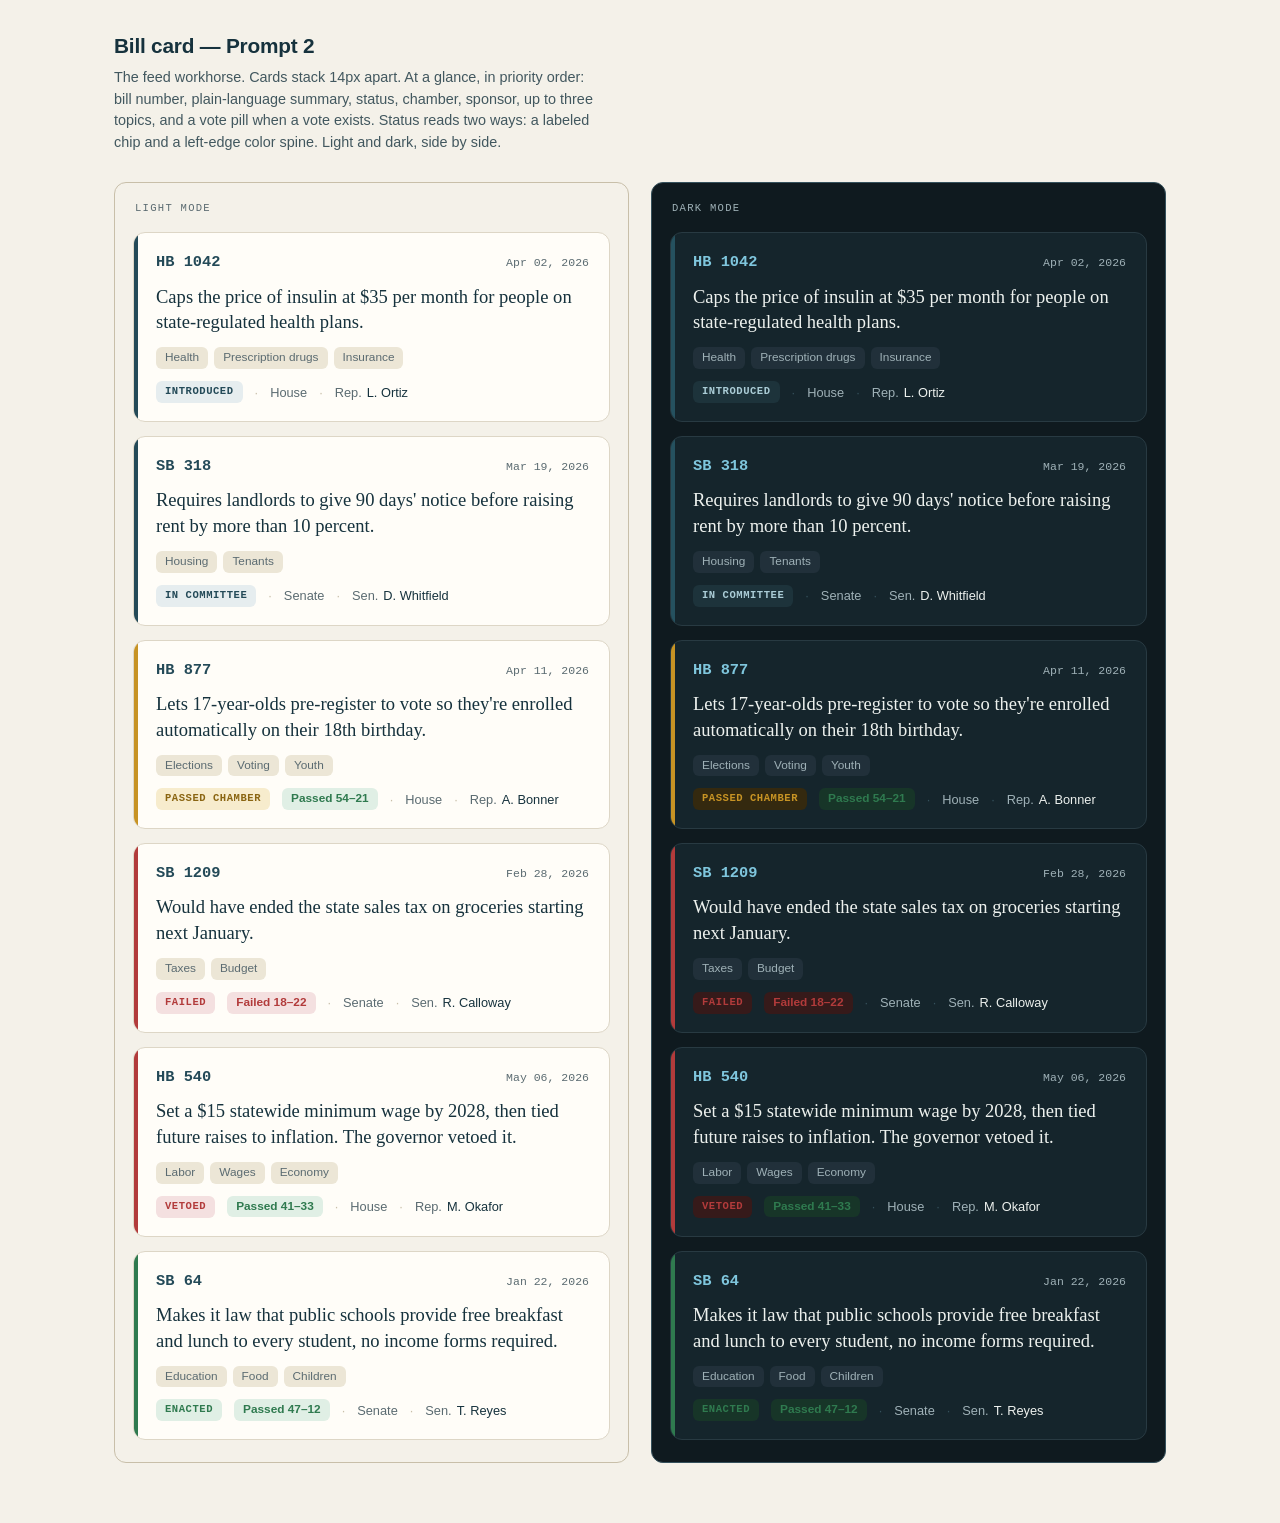
==== design/cards.html @ 118e7b12 "Statehouse Dashboard: initial standalone import Plain-language dashboard of state legislature bills " ====
<!DOCTYPE html>
<html lang="en">
<head>
<meta charset="utf-8">
<meta name="viewport" content="width=device-width, initial-scale=1">
<title>Statehouse Dashboard — Bill card</title>
<style>
/* ============================================================
   Bill card mockup — Statehouse Dashboard
   Tokens copied verbatim from app.css. The card system already
   lives there (.bill / .status / spine); this file mirrors it so
   the design can be previewed against the real values, and shows
   both color schemes side by side in one file via .pane.light /
   .pane.dark that pin the token set regardless of OS preference.
   ============================================================ */

/* ---- Light token set (default / app.css :root) ---- */
:root, .pane.light {
  --bg: #f4f1e9;
  --surface: #fffdf8;
  --ink: #16323d;
  --ink-soft: #5b6b71;
  --line: #ddd6c6;
  --line-strong: #c8bfa9;
  --slate: #16323d;
  --slate-2: #244a58;
  --accent: #b4582a;
  --gold: #c79324;
  --d: #2b6cb0;
  --r: #b23b3b;
  --i: #6b7280;
  --pass: #2f7a4f;
  --fail: #b23b3b;
  /* status chip backgrounds (light) */
  --chip-enacted-bg: #e0efe5;   --chip-enacted-fg: var(--pass);
  --chip-passed-bg: #f7eccd;    --chip-passed-fg: #8a6512;
  --chip-fail-bg: #f4e0e0;      --chip-fail-fg: var(--fail);
  --chip-neutral-bg: #e6edef;   --chip-neutral-fg: var(--slate-2);
  --topic-bg: #ece6d6;
  --votepass-bg: #e0efe5;       --votefail-bg: #f4e0e0;
  --id-color: var(--slate-2);
}

/* ---- Dark token set (app.css @media dark, pinned to a pane) ---- */
.pane.dark {
  --bg: #0f1a1f;
  --surface: #15252c;
  --ink: #edf1ee;
  --ink-soft: #9fb1b7;
  --line: #283a42;
  --line-strong: #35515c;
  --slate: #0b1c23;
  --slate-2: #25515f;
  --accent: #b4582a;
  --gold: #c79324;
  --chip-enacted-bg: #173528;   --chip-enacted-fg: var(--pass);
  --chip-passed-bg: #34290f;    --chip-passed-fg: #c79324;
  --chip-fail-bg: #361a1a;      --chip-fail-fg: var(--fail);
  --chip-neutral-bg: #1d333b;   --chip-neutral-fg: #aaccd6;
  --topic-bg: #21303a;
  --votepass-bg: #173528;       --votefail-bg: #361a1a;
  --id-color: #7fc6dd;
}

:root {
  --radius: 12px;
  --serif: Charter, "Iowan Old Style", Georgia, "Times New Roman", serif;
  --sans: -apple-system, BlinkMacSystemFont, "Segoe UI", Roboto, Helvetica, Arial, sans-serif;
  --mono: ui-monospace, "SF Mono", Menlo, Consolas, monospace;
  font-size: 16px;
}

* { box-sizing: border-box; }

body {
  margin: 0;
  font-family: var(--sans);
  line-height: 1.5;
  /* page chrome follows the OS so the file itself reads correctly,
     but each pane below pins its own scheme for the comparison */
  background: #f4f1e9;
  color: #16323d;
}
@media (prefers-color-scheme: dark) {
  body { background: #0f1a1f; color: #edf1ee; }
}

.page-head { max-width: 1100px; margin: 0 auto; padding: 30px 24px 6px; }
.page-head h1 { margin: 0 0 6px; font-size: 1.3rem; letter-spacing: -0.01em; font-weight: 650; }
.page-head p { margin: 0; font-size: 0.9rem; max-width: 60ch; opacity: 0.8; }

/* ---- Side-by-side comparison frame ---- */
.compare {
  max-width: 1100px;
  margin: 0 auto;
  padding: 22px 24px 60px;
  display: grid;
  grid-template-columns: 1fr 1fr;
  gap: 22px;
  align-items: start;
}
@media (max-width: 720px) { .compare { grid-template-columns: 1fr; } }

.pane {
  background: var(--bg);
  color: var(--ink);
  border: 1px solid var(--line-strong);
  border-radius: var(--radius);
  padding: 18px 18px 22px;
}
.pane-label {
  font-family: var(--mono);
  font-size: 0.66rem;
  text-transform: uppercase;
  letter-spacing: 0.12em;
  color: var(--ink-soft);
  margin: 0 2px 16px;
}

/* ============================================================
   Card system — mirrors app.css .feed / .bill exactly
   ============================================================ */
.feed { display: flex; flex-direction: column; gap: 14px; }

.bill {
  position: relative;
  background: var(--surface);
  border: 1px solid var(--line);
  border-radius: var(--radius);
  padding: 18px 20px 18px 22px;
  cursor: pointer;
  overflow: hidden;
  text-align: left;
  width: 100%;
  font: inherit;
  color: inherit;
  display: block;
}
.bill::before {
  content: "";
  position: absolute;
  left: 0; top: 0; bottom: 0;
  width: 4px;
  background: var(--spine, var(--line));
}
.bill:hover { border-color: var(--line-strong); }
.bill:hover::before { width: 6px; }
.bill:focus-visible { outline: 2px solid var(--accent); outline-offset: 2px; }

/* spine keyed to status */
.bill.s-enacted        { --spine: var(--pass); }
.bill.s-passed-chamber { --spine: var(--gold); }
.bill.s-failed,
.bill.s-vetoed         { --spine: var(--fail); }
.bill.s-in-committee,
.bill.s-introduced     { --spine: var(--slate-2); }

.bill-top { display: flex; justify-content: space-between; align-items: baseline; gap: 12px; }
.bill-id {
  font-family: var(--mono);
  font-weight: 700;
  font-size: 0.96rem;
  color: var(--id-color);
}
.bill-date { font-family: var(--mono); font-size: 0.72rem; color: var(--ink-soft); white-space: nowrap; }

.bill-summary {
  font-family: var(--serif);
  font-size: 1.16rem;
  line-height: 1.4;
  margin: 9px 0 12px;
  color: var(--ink);
}

.bill-meta {
  display: flex;
  flex-wrap: wrap;
  gap: 8px 12px;
  align-items: center;
  font-size: 0.8rem;
  color: var(--ink-soft);
}
.bill-meta .meta-text { display: inline-flex; gap: 5px; align-items: baseline; }
.bill-meta .meta-text b { font-weight: 600; color: var(--ink); font-weight: 500; }
.meta-sep { color: var(--line-strong); }

/* status chip: color + label, never color alone */
.status {
  font-family: var(--mono);
  font-size: 0.66rem;
  font-weight: 700;
  text-transform: uppercase;
  letter-spacing: 0.05em;
  padding: 3px 9px;
  border-radius: 6px;
  white-space: nowrap;
}
.status.s-enacted        { background: var(--chip-enacted-bg); color: var(--chip-enacted-fg); }
.status.s-passed-chamber { background: var(--chip-passed-bg);  color: var(--chip-passed-fg); }
.status.s-failed,
.status.s-vetoed         { background: var(--chip-fail-bg);    color: var(--chip-fail-fg); }
.status.s-in-committee,
.status.s-introduced     { background: var(--chip-neutral-bg); color: var(--chip-neutral-fg); }

/* topic tags (max 3) */
.tags { display: flex; flex-wrap: wrap; gap: 6px; margin: 0 0 12px; }
.topic-tag {
  background: var(--topic-bg);
  color: var(--ink-soft);
  padding: 2px 9px;
  border-radius: 6px;
  font-size: 0.74rem;
}

/* vote result pill */
.vote-pill {
  font-size: 0.74rem;
  padding: 2px 9px;
  border-radius: 6px;
  font-weight: 600;
  font-variant-numeric: tabular-nums;
  white-space: nowrap;
}
.vote-pill.pass { background: var(--votepass-bg); color: var(--pass); }
.vote-pill.fail { background: var(--votefail-bg); color: var(--fail); }
</style>
</head>
<body>

<header class="page-head">
  <h1>Bill card — Prompt 2</h1>
  <p>The feed workhorse. Cards stack 14px apart. At a glance, in priority order: bill number, plain-language summary, status, chamber, sponsor, up to three topics, and a vote pill when a vote exists. Status reads two ways: a labeled chip and a left-edge color spine. Light and dark, side by side.</p>
</header>

<div class="compare">

  <!-- ============ LIGHT ============ -->
  <section class="pane light" aria-label="Light mode cards">
    <p class="pane-label">Light mode</p>

    <ul class="feed" role="list" style="list-style:none;margin:0;padding:0;">

      <!-- 1. Introduced -->
      <li>
        <article class="bill s-introduced" tabindex="0" aria-label="HB 1042, Introduced">
          <div class="bill-top">
            <span class="bill-id">HB 1042</span>
            <span class="bill-date">Apr 02, 2026</span>
          </div>
          <p class="bill-summary">Caps the price of insulin at $35 per month for people on state-regulated health plans.</p>
          <div class="tags">
            <span class="topic-tag">Health</span>
            <span class="topic-tag">Prescription drugs</span>
            <span class="topic-tag">Insurance</span>
          </div>
          <div class="bill-meta">
            <span class="status s-introduced">Introduced</span>
            <span class="meta-sep" aria-hidden="true">·</span>
            <span class="meta-text">House</span>
            <span class="meta-sep" aria-hidden="true">·</span>
            <span class="meta-text">Rep. <b>L. Ortiz</b></span>
          </div>
        </article>
      </li>

      <!-- 2. In committee -->
      <li>
        <article class="bill s-in-committee" tabindex="0" aria-label="SB 318, In committee">
          <div class="bill-top">
            <span class="bill-id">SB 318</span>
            <span class="bill-date">Mar 19, 2026</span>
          </div>
          <p class="bill-summary">Requires landlords to give 90 days' notice before raising rent by more than 10 percent.</p>
          <div class="tags">
            <span class="topic-tag">Housing</span>
            <span class="topic-tag">Tenants</span>
          </div>
          <div class="bill-meta">
            <span class="status s-in-committee">In committee</span>
            <span class="meta-sep" aria-hidden="true">·</span>
            <span class="meta-text">Senate</span>
            <span class="meta-sep" aria-hidden="true">·</span>
            <span class="meta-text">Sen. <b>D. Whitfield</b></span>
          </div>
        </article>
      </li>

      <!-- 3. Passed chamber (with vote pill) -->
      <li>
        <article class="bill s-passed-chamber" tabindex="0" aria-label="HB 877, Passed chamber, vote passed 54 to 21">
          <div class="bill-top">
            <span class="bill-id">HB 877</span>
            <span class="bill-date">Apr 11, 2026</span>
          </div>
          <p class="bill-summary">Lets 17-year-olds pre-register to vote so they're enrolled automatically on their 18th birthday.</p>
          <div class="tags">
            <span class="topic-tag">Elections</span>
            <span class="topic-tag">Voting</span>
            <span class="topic-tag">Youth</span>
          </div>
          <div class="bill-meta">
            <span class="status s-passed-chamber">Passed chamber</span>
            <span class="vote-pill pass">Passed 54–21</span>
            <span class="meta-sep" aria-hidden="true">·</span>
            <span class="meta-text">House</span>
            <span class="meta-sep" aria-hidden="true">·</span>
            <span class="meta-text">Rep. <b>A. Bonner</b></span>
          </div>
        </article>
      </li>

      <!-- 4. Failed (with vote pill) -->
      <li>
        <article class="bill s-failed" tabindex="0" aria-label="SB 1209, Failed, vote failed 18 to 22">
          <div class="bill-top">
            <span class="bill-id">SB 1209</span>
            <span class="bill-date">Feb 28, 2026</span>
          </div>
          <p class="bill-summary">Would have ended the state sales tax on groceries starting next January.</p>
          <div class="tags">
            <span class="topic-tag">Taxes</span>
            <span class="topic-tag">Budget</span>
          </div>
          <div class="bill-meta">
            <span class="status s-failed">Failed</span>
            <span class="vote-pill fail">Failed 18–22</span>
            <span class="meta-sep" aria-hidden="true">·</span>
            <span class="meta-text">Senate</span>
            <span class="meta-sep" aria-hidden="true">·</span>
            <span class="meta-text">Sen. <b>R. Calloway</b></span>
          </div>
        </article>
      </li>

      <!-- 5. Vetoed -->
      <li>
        <article class="bill s-vetoed" tabindex="0" aria-label="HB 540, Vetoed, vote passed 41 to 33">
          <div class="bill-top">
            <span class="bill-id">HB 540</span>
            <span class="bill-date">May 06, 2026</span>
          </div>
          <p class="bill-summary">Set a $15 statewide minimum wage by 2028, then tied future raises to inflation. The governor vetoed it.</p>
          <div class="tags">
            <span class="topic-tag">Labor</span>
            <span class="topic-tag">Wages</span>
            <span class="topic-tag">Economy</span>
          </div>
          <div class="bill-meta">
            <span class="status s-vetoed">Vetoed</span>
            <span class="vote-pill pass">Passed 41–33</span>
            <span class="meta-sep" aria-hidden="true">·</span>
            <span class="meta-text">House</span>
            <span class="meta-sep" aria-hidden="true">·</span>
            <span class="meta-text">Rep. <b>M. Okafor</b></span>
          </div>
        </article>
      </li>

      <!-- 6. Enacted -->
      <li>
        <article class="bill s-enacted" tabindex="0" aria-label="SB 64, Enacted, vote passed 47 to 12">
          <div class="bill-top">
            <span class="bill-id">SB 64</span>
            <span class="bill-date">Jan 22, 2026</span>
          </div>
          <p class="bill-summary">Makes it law that public schools provide free breakfast and lunch to every student, no income forms required.</p>
          <div class="tags">
            <span class="topic-tag">Education</span>
            <span class="topic-tag">Food</span>
            <span class="topic-tag">Children</span>
          </div>
          <div class="bill-meta">
            <span class="status s-enacted">Enacted</span>
            <span class="vote-pill pass">Passed 47–12</span>
            <span class="meta-sep" aria-hidden="true">·</span>
            <span class="meta-text">Senate</span>
            <span class="meta-sep" aria-hidden="true">·</span>
            <span class="meta-text">Sen. <b>T. Reyes</b></span>
          </div>
        </article>
      </li>

    </ul>
  </section>

  <!-- ============ DARK ============ -->
  <section class="pane dark" aria-label="Dark mode cards">
    <p class="pane-label">Dark mode</p>

    <ul class="feed" role="list" style="list-style:none;margin:0;padding:0;">

      <!-- 1. Introduced -->
      <li>
        <article class="bill s-introduced" tabindex="0" aria-label="HB 1042, Introduced">
          <div class="bill-top">
            <span class="bill-id">HB 1042</span>
            <span class="bill-date">Apr 02, 2026</span>
          </div>
          <p class="bill-summary">Caps the price of insulin at $35 per month for people on state-regulated health plans.</p>
          <div class="tags">
            <span class="topic-tag">Health</span>
            <span class="topic-tag">Prescription drugs</span>
            <span class="topic-tag">Insurance</span>
          </div>
          <div class="bill-meta">
            <span class="status s-introduced">Introduced</span>
            <span class="meta-sep" aria-hidden="true">·</span>
            <span class="meta-text">House</span>
            <span class="meta-sep" aria-hidden="true">·</span>
            <span class="meta-text">Rep. <b>L. Ortiz</b></span>
          </div>
        </article>
      </li>

      <!-- 2. In committee -->
      <li>
        <article class="bill s-in-committee" tabindex="0" aria-label="SB 318, In committee">
          <div class="bill-top">
            <span class="bill-id">SB 318</span>
            <span class="bill-date">Mar 19, 2026</span>
          </div>
          <p class="bill-summary">Requires landlords to give 90 days' notice before raising rent by more than 10 percent.</p>
          <div class="tags">
            <span class="topic-tag">Housing</span>
            <span class="topic-tag">Tenants</span>
          </div>
          <div class="bill-meta">
            <span class="status s-in-committee">In committee</span>
            <span class="meta-sep" aria-hidden="true">·</span>
            <span class="meta-text">Senate</span>
            <span class="meta-sep" aria-hidden="true">·</span>
            <span class="meta-text">Sen. <b>D. Whitfield</b></span>
          </div>
        </article>
      </li>

      <!-- 3. Passed chamber (with vote pill) -->
      <li>
        <article class="bill s-passed-chamber" tabindex="0" aria-label="HB 877, Passed chamber, vote passed 54 to 21">
          <div class="bill-top">
            <span class="bill-id">HB 877</span>
            <span class="bill-date">Apr 11, 2026</span>
          </div>
          <p class="bill-summary">Lets 17-year-olds pre-register to vote so they're enrolled automatically on their 18th birthday.</p>
          <div class="tags">
            <span class="topic-tag">Elections</span>
            <span class="topic-tag">Voting</span>
            <span class="topic-tag">Youth</span>
          </div>
          <div class="bill-meta">
            <span class="status s-passed-chamber">Passed chamber</span>
            <span class="vote-pill pass">Passed 54–21</span>
            <span class="meta-sep" aria-hidden="true">·</span>
            <span class="meta-text">House</span>
            <span class="meta-sep" aria-hidden="true">·</span>
            <span class="meta-text">Rep. <b>A. Bonner</b></span>
          </div>
        </article>
      </li>

      <!-- 4. Failed (with vote pill) -->
      <li>
        <article class="bill s-failed" tabindex="0" aria-label="SB 1209, Failed, vote failed 18 to 22">
          <div class="bill-top">
            <span class="bill-id">SB 1209</span>
            <span class="bill-date">Feb 28, 2026</span>
          </div>
          <p class="bill-summary">Would have ended the state sales tax on groceries starting next January.</p>
          <div class="tags">
            <span class="topic-tag">Taxes</span>
            <span class="topic-tag">Budget</span>
          </div>
          <div class="bill-meta">
            <span class="status s-failed">Failed</span>
            <span class="vote-pill fail">Failed 18–22</span>
            <span class="meta-sep" aria-hidden="true">·</span>
            <span class="meta-text">Senate</span>
            <span class="meta-sep" aria-hidden="true">·</span>
            <span class="meta-text">Sen. <b>R. Calloway</b></span>
          </div>
        </article>
      </li>

      <!-- 5. Vetoed -->
      <li>
        <article class="bill s-vetoed" tabindex="0" aria-label="HB 540, Vetoed, vote passed 41 to 33">
          <div class="bill-top">
            <span class="bill-id">HB 540</span>
            <span class="bill-date">May 06, 2026</span>
          </div>
          <p class="bill-summary">Set a $15 statewide minimum wage by 2028, then tied future raises to inflation. The governor vetoed it.</p>
          <div class="tags">
            <span class="topic-tag">Labor</span>
            <span class="topic-tag">Wages</span>
            <span class="topic-tag">Economy</span>
          </div>
          <div class="bill-meta">
            <span class="status s-vetoed">Vetoed</span>
            <span class="vote-pill pass">Passed 41–33</span>
            <span class="meta-sep" aria-hidden="true">·</span>
            <span class="meta-text">House</span>
            <span class="meta-sep" aria-hidden="true">·</span>
            <span class="meta-text">Rep. <b>M. Okafor</b></span>
          </div>
        </article>
      </li>

      <!-- 6. Enacted -->
      <li>
        <article class="bill s-enacted" tabindex="0" aria-label="SB 64, Enacted, vote passed 47 to 12">
          <div class="bill-top">
            <span class="bill-id">SB 64</span>
            <span class="bill-date">Jan 22, 2026</span>
          </div>
          <p class="bill-summary">Makes it law that public schools provide free breakfast and lunch to every student, no income forms required.</p>
          <div class="tags">
            <span class="topic-tag">Education</span>
            <span class="topic-tag">Food</span>
            <span class="topic-tag">Children</span>
          </div>
          <div class="bill-meta">
            <span class="status s-enacted">Enacted</span>
            <span class="vote-pill pass">Passed 47–12</span>
            <span class="meta-sep" aria-hidden="true">·</span>
            <span class="meta-text">Senate</span>
            <span class="meta-sep" aria-hidden="true">·</span>
            <span class="meta-text">Sen. <b>T. Reyes</b></span>
          </div>
        </article>
      </li>

    </ul>
  </section>

</div>

</body>
</html>
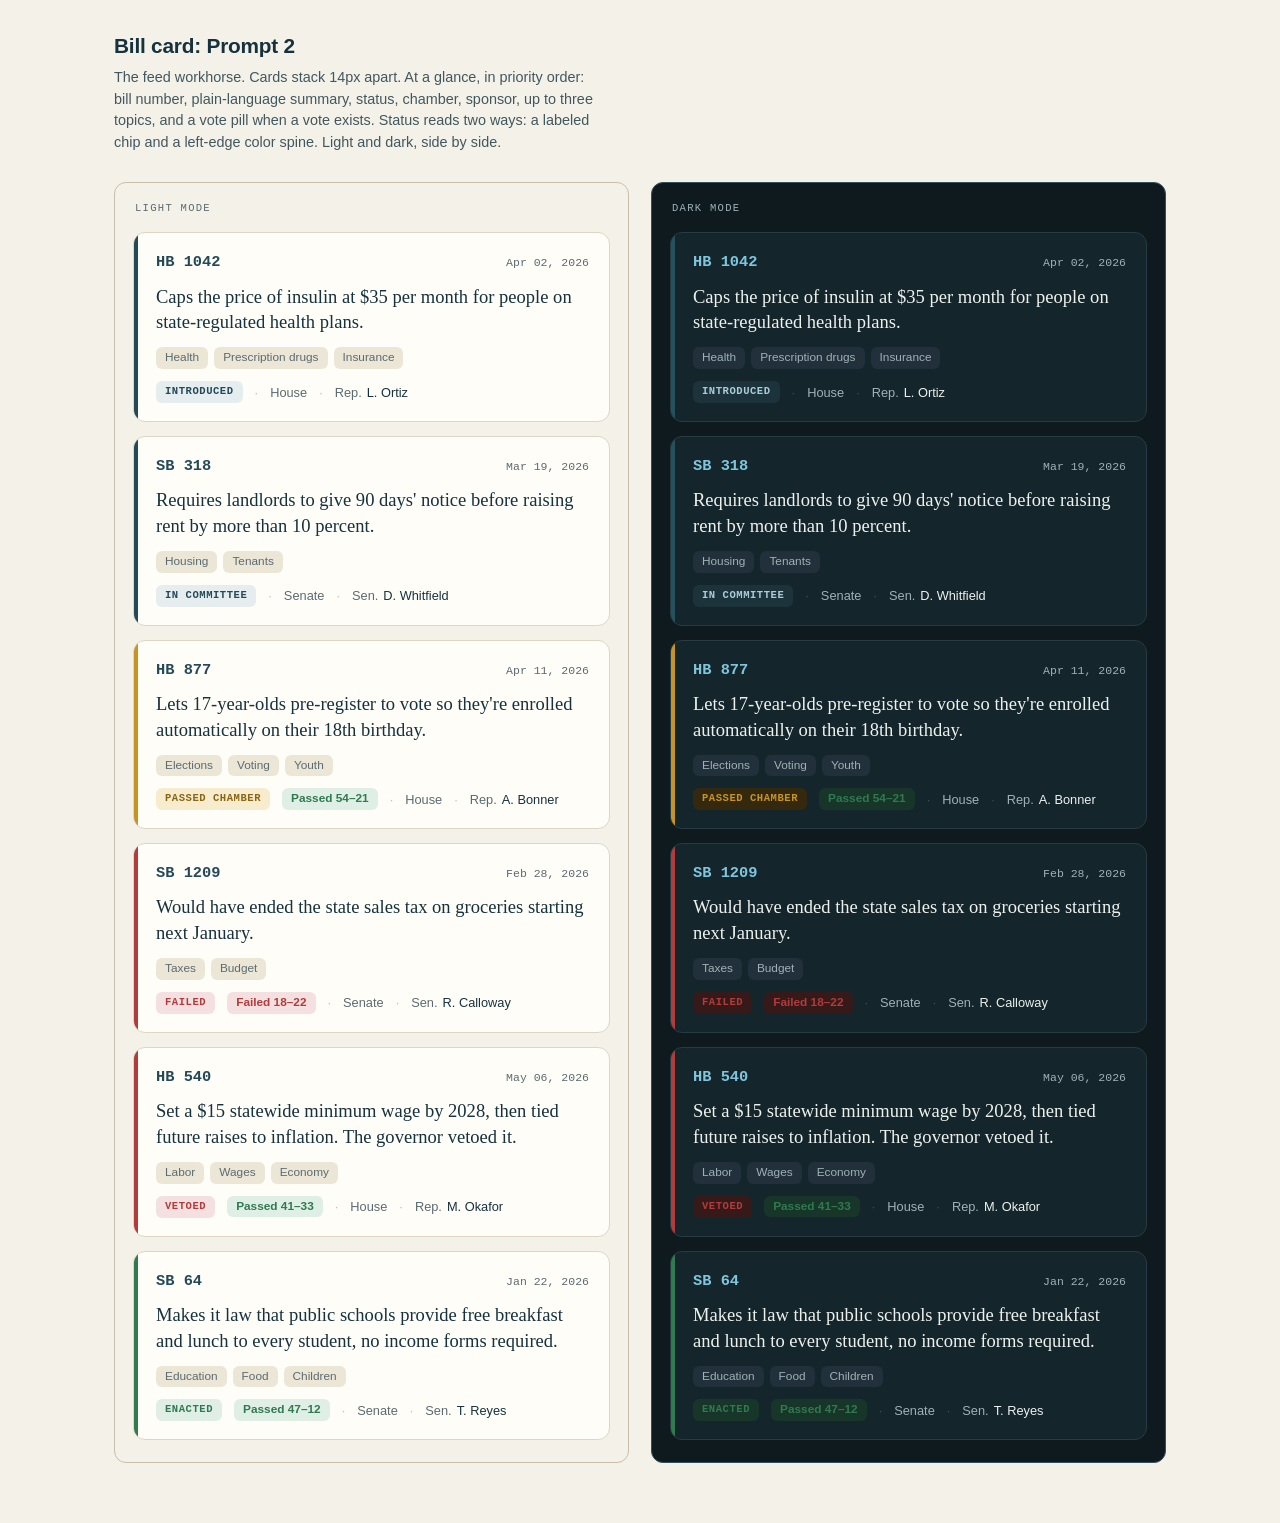
==== commit a30a30a1: "Remove em-dashes from design study files (voice pass) Replace space-em-dash separators with colons a" ====
--- a/design/cards.html
+++ b/design/cards.html
@@ -3,10 +3,10 @@
 <head>
 <meta charset="utf-8">
 <meta name="viewport" content="width=device-width, initial-scale=1">
-<title>Statehouse Dashboard — Bill card</title>
+<title>Statehouse Dashboard: Bill card</title>
 <style>
 /* ============================================================
-   Bill card mockup — Statehouse Dashboard
+   Bill card mockup: Statehouse Dashboard
    Tokens copied verbatim from app.css. The card system already
    lives there (.bill / .status / spine); this file mirrors it so
    the design can be previewed against the real values, and shows
@@ -118,7 +118,7 @@
 }
 
 /* ============================================================
-   Card system — mirrors app.css .feed / .bill exactly
+   Card system: mirrors app.css .feed / .bill exactly
    ============================================================ */
 .feed { display: flex; flex-direction: column; gap: 14px; }
 
@@ -228,7 +228,7 @@
 <body>
 
 <header class="page-head">
-  <h1>Bill card — Prompt 2</h1>
+  <h1>Bill card: Prompt 2</h1>
   <p>The feed workhorse. Cards stack 14px apart. At a glance, in priority order: bill number, plain-language summary, status, chamber, sponsor, up to three topics, and a vote pill when a vote exists. Status reads two ways: a labeled chip and a left-edge color spine. Light and dark, side by side.</p>
 </header>
 
